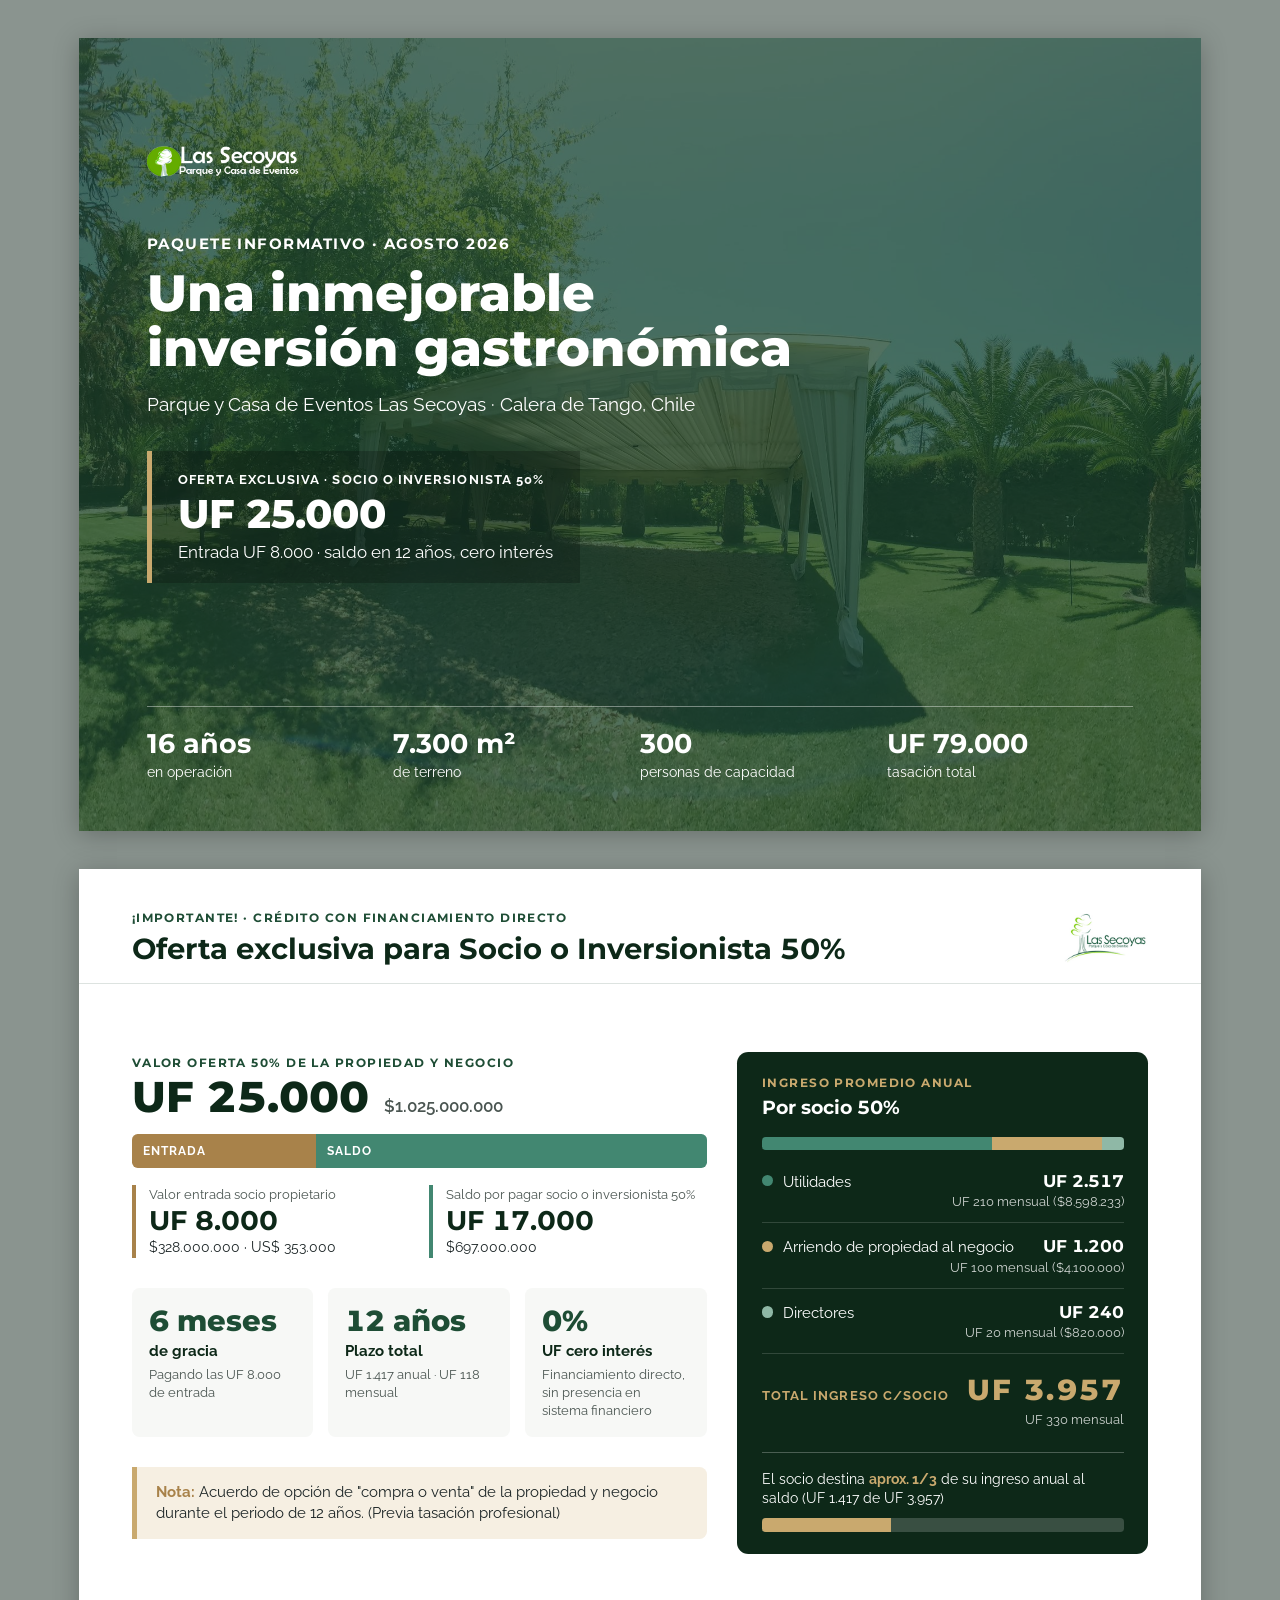
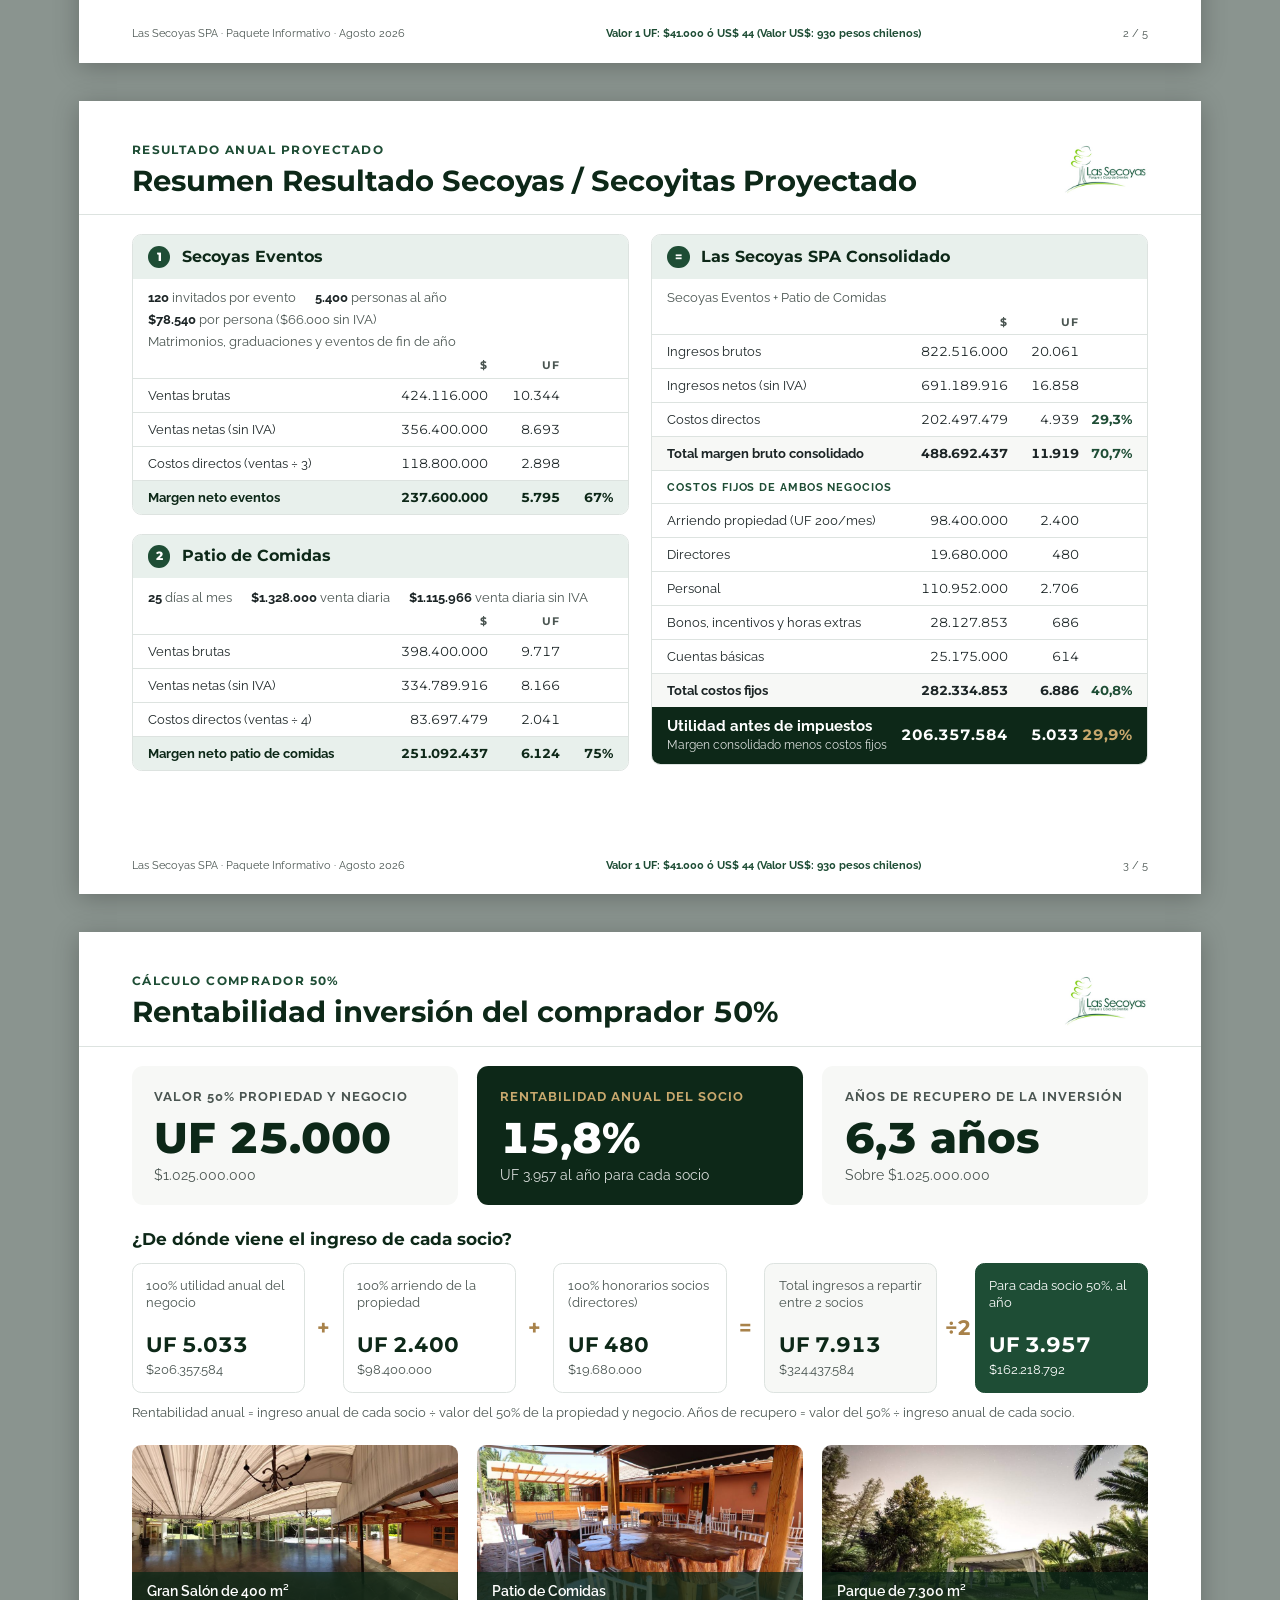
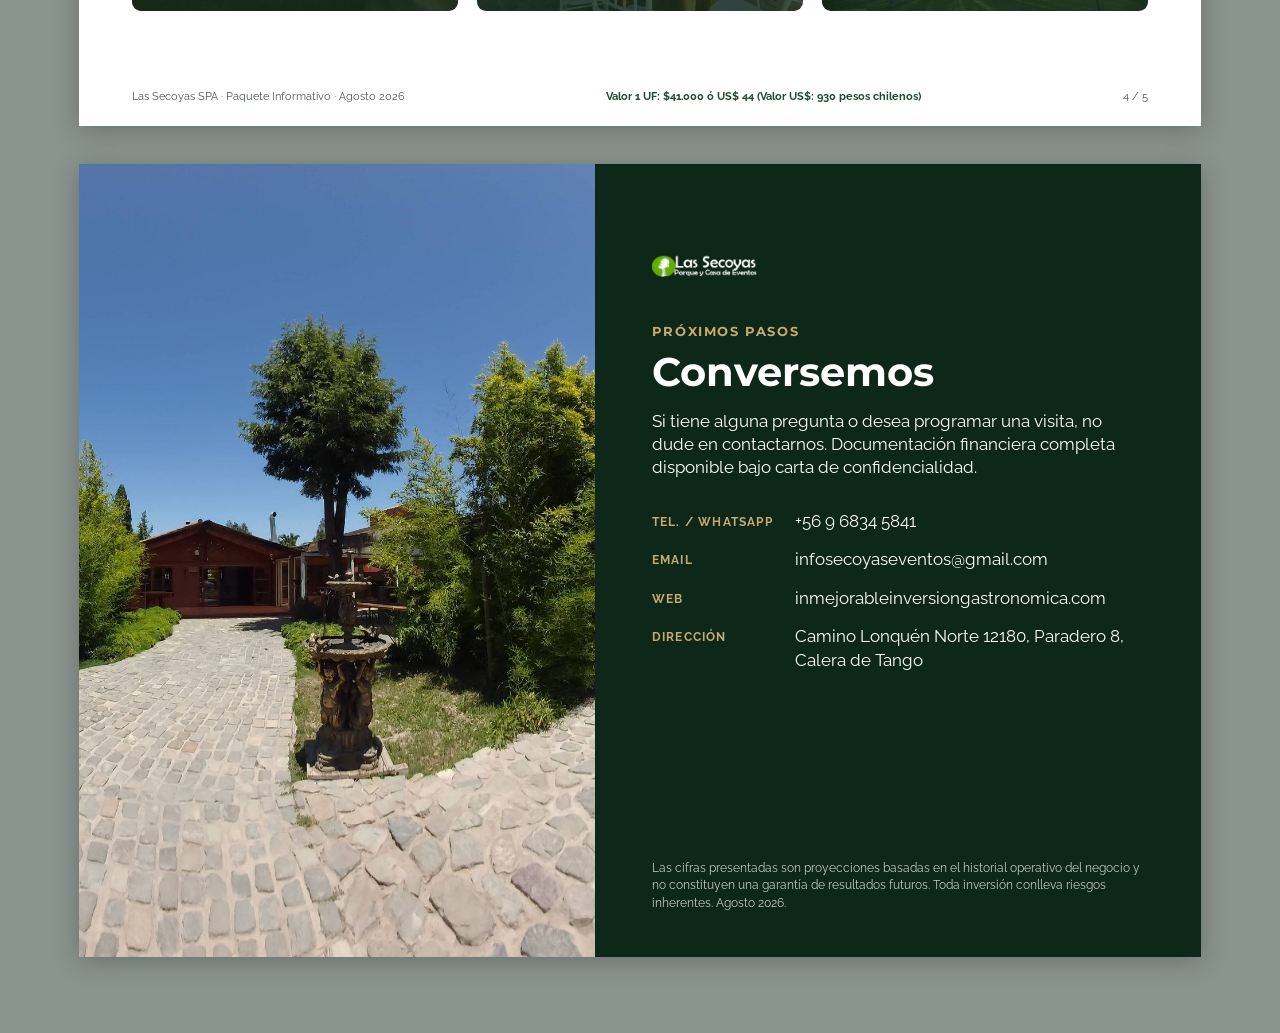
==== paquete/paquete.html @ 921b43b3 "october changes + pdf builder" ====
<!DOCTYPE html>
<!-- Generated by paquete/build.js from paquete/datos.json — edit those, not this file. -->
<html lang="es-CL">
<head>
<meta charset="UTF-8">
<meta name="robots" content="noindex">
<title>Paquete Informativo — Las Secoyas</title>
<link rel="stylesheet" href="estilos.css">
</head>
<body>

<section class="pagina portada">
  <img class="portada-foto" src="img/portada.jpg" alt="">
  <div class="portada-velo"></div>
  <div class="portada-panel">
    <img class="portada-logo" src="../images/logo3.png" alt="Las Secoyas">
    <span class="portada-fecha">Paquete Informativo · Agosto 2026</span>
    <h1>Una inmejorable inversión gastronómica</h1>
    <p class="portada-sub">Parque y Casa de Eventos Las Secoyas · Calera de Tango, Chile</p>
    <div class="portada-oferta">
      <span class="etq">Oferta exclusiva · Socio o Inversionista 50%</span>
      <strong>UF 25.000</strong>
      <span class="det">Entrada UF 8.000 · saldo en 12 años, cero interés</span>
    </div>
    <div class="portada-datos">
      <div><strong>16 años</strong><span>en operación</span></div><div><strong>7.300 m²</strong><span>de terreno</span></div><div><strong>300</strong><span>personas de capacidad</span></div><div><strong>UF 79.000</strong><span>tasación total</span></div>
    </div>
  </div>
</section>

<section class="pagina">
  <header class="pag-cabecera">
    <div>
      <span class="eyebrow">¡Importante! · Crédito con financiamiento directo</span>
      <h2>Oferta exclusiva para Socio o Inversionista 50%</h2>
    </div>
    <img class="pag-logo" src="../images/logo2.png" alt="Las Secoyas">
  </header>
  <div class="pag-cuerpo">
<div class="oferta-grid">
  <div class="oferta-izq">
    <div>
      <span class="eyebrow">Valor oferta 50% de la propiedad y negocio</span>
      <div class="valor-total"><span class="n">UF 25.000</span><span class="clp">$1.025.000.000</span></div>
      <div class="barra-split">
        <div class="seg-entrada" style="width:32%">Entrada</div>
        <div class="seg-saldo" style="width:68%">Saldo</div>
      </div>
      <div class="split-detalle">
        <div class="d-entrada">
          <span class="etq">Valor entrada socio propietario</span>
          <span class="n">UF 8.000</span>
          <span class="sec">$328.000.000 · US$ 353.000</span>
        </div>
        <div class="d-saldo">
          <span class="etq">Saldo por pagar socio o inversionista 50%</span>
          <span class="n">UF 17.000</span>
          <span class="sec">$697.000.000</span>
        </div>
      </div>
    </div>

    <div class="condiciones">
      <div class="condicion">
        <span class="n">6 meses</span>
        <strong>de gracia</strong>
        <span>Pagando las UF 8.000 de entrada</span>
      </div>
      <div class="condicion">
        <span class="n">12 años</span>
        <strong>Plazo total</strong>
        <span>UF 1.417 anual · UF 118 mensual</span>
      </div>
      <div class="condicion">
        <span class="n">0%</span>
        <strong>UF cero interés</strong>
        <span>Financiamiento directo, sin presencia en sistema financiero</span>
      </div>
    </div>

    <div class="nota"><strong>Nota:</strong> Acuerdo de opción de &quot;compra o venta&quot; de la propiedad y negocio durante el periodo de 12 años. (Previa tasación profesional)</div>
  </div>

  <div class="panel-oscuro">
    <span class="eyebrow claro">Ingreso promedio anual</span>
    <h3>Por socio 50%</h3>
    <div class="barra-ingresos">
      <div class="c-util" style="width:63.60879454131918%"></div><div class="c-arr" style="width:30.32600454890068%"></div><div class="c-dir" style="width:6.0652009097801365%"></div>
    </div>
    
    <div class="ingreso-fila">
      <span class="punto c-util"></span>
      <span class="nombre">Utilidades</span>
      <span class="val n">UF 2.517</span>
      <small>UF 210 mensual ($8.598.233)</small>
    </div>
    <div class="ingreso-fila">
      <span class="punto c-arr"></span>
      <span class="nombre">Arriendo de propiedad al negocio</span>
      <span class="val n">UF 1.200</span>
      <small>UF 100 mensual ($4.100.000)</small>
    </div>
    <div class="ingreso-fila">
      <span class="punto c-dir"></span>
      <span class="nombre">Directores</span>
      <span class="val n">UF 240</span>
      <small>UF 20 mensual ($820.000)</small>
    </div>
    <div class="ingreso-total">
      <span>Total ingreso c/socio</span>
      <div><span class="n">UF 3.957</span><small>UF 330 mensual</small></div>
    </div>

    <div class="proporcion">
      <p>El socio destina <strong>aprox. 1/3</strong> de su ingreso anual al saldo (UF 1.417 de UF 3.957)</p>
      <div class="prop-barra"><div style="width:35.80995703816022%"></div></div>
    </div>
  </div>
</div></div>
  <footer class="pag-pie">
    <span>Las Secoyas SPA · Paquete Informativo · Agosto 2026</span>
    <span class="tc">Valor 1 UF: $41.000 ó US$ 44 (Valor US$: 930 pesos chilenos)</span>
    <span>2 / 5</span>
  </footer>
</section>

<section class="pagina">
  <header class="pag-cabecera">
    <div>
      <span class="eyebrow">Resultado anual proyectado</span>
      <h2>Resumen Resultado Secoyas / Secoyitas Proyectado</h2>
    </div>
    <img class="pag-logo" src="../images/logo2.png" alt="Las Secoyas">
  </header>
  <div class="pag-cuerpo">
<div class="resumen-grid">
  <div class="resumen-col">
    <div class="tarjeta">
      <div class="tarjeta-cab"><span class="num">1</span><h3>Secoyas Eventos</h3></div>
      <div class="supuestos">
        <span><b>120</b> invitados por evento</span>
        <span><b>5.400</b> personas al año</span>
        <span><b>$78.540</b> por persona ($66.000 sin IVA)</span>
        <span>Matrimonios, graduaciones y eventos de fin de año</span>
      </div>
      <table class="tabla">
        
  <colgroup><col><col class="col-clp"><col class="col-uf"><col class="col-pct"></colgroup>
  <thead><tr><th></th><th>$</th><th>UF</th><th></th></tr></thead>
        <tr class=""><td>Ventas brutas</td><td class="n">424.116.000</td><td class="n">10.344</td><td class="n pct"></td></tr>
        <tr class=""><td>Ventas netas (sin IVA)</td><td class="n">356.400.000</td><td class="n">8.693</td><td class="n pct"></td></tr>
        <tr class=""><td>Costos directos (ventas ÷ 3)</td><td class="n">118.800.000</td><td class="n">2.898</td><td class="n pct"></td></tr>
        <tr class="margen"><td>Margen neto eventos</td><td class="n">237.600.000</td><td class="n">5.795</td><td class="n pct">67%</td></tr>
      </table>
    </div>

    <div class="tarjeta">
      <div class="tarjeta-cab"><span class="num">2</span><h3>Patio de Comidas</h3></div>
      <div class="supuestos">
        <span><b>25</b> días al mes</span>
        <span><b>$1.328.000</b> venta diaria</span>
        <span><b>$1.115.966</b> venta diaria sin IVA</span>
      </div>
      <table class="tabla">
        
  <colgroup><col><col class="col-clp"><col class="col-uf"><col class="col-pct"></colgroup>
  <thead><tr><th></th><th>$</th><th>UF</th><th></th></tr></thead>
        <tr class=""><td>Ventas brutas</td><td class="n">398.400.000</td><td class="n">9.717</td><td class="n pct"></td></tr>
        <tr class=""><td>Ventas netas (sin IVA)</td><td class="n">334.789.916</td><td class="n">8.166</td><td class="n pct"></td></tr>
        <tr class=""><td>Costos directos (ventas ÷ 4)</td><td class="n">83.697.479</td><td class="n">2.041</td><td class="n pct"></td></tr>
        <tr class="margen"><td>Margen neto patio de comidas</td><td class="n">251.092.437</td><td class="n">6.124</td><td class="n pct">75%</td></tr>
      </table>
    </div>
  </div>

  <div class="tarjeta">
    <div class="tarjeta-cab"><span class="num">=</span><h3>Las Secoyas SPA Consolidado</h3></div>
    <div class="supuestos"><span>Secoyas Eventos + Patio de Comidas</span></div>
    <table class="tabla">
      
  <colgroup><col><col class="col-clp"><col class="col-uf"><col class="col-pct"></colgroup>
  <thead><tr><th></th><th>$</th><th>UF</th><th></th></tr></thead>
      <tr class=""><td>Ingresos brutos</td><td class="n">822.516.000</td><td class="n">20.061</td><td class="n pct"></td></tr>
      <tr class=""><td>Ingresos netos (sin IVA)</td><td class="n">691.189.916</td><td class="n">16.858</td><td class="n pct"></td></tr>
      <tr class=""><td>Costos directos</td><td class="n">202.497.479</td><td class="n">4.939</td><td class="n pct">29,3%</td></tr>
      <tr class="subtotal"><td>Total margen bruto consolidado</td><td class="n">488.692.437</td><td class="n">11.919</td><td class="n pct">70,7%</td></tr>
      <tr class="seccion"><td colspan="4">Costos fijos de ambos negocios</td></tr>
      <tr class=""><td>Arriendo propiedad (UF 200/mes)</td><td class="n">98.400.000</td><td class="n">2.400</td><td class="n pct"></td></tr><tr class=""><td>Directores</td><td class="n">19.680.000</td><td class="n">480</td><td class="n pct"></td></tr><tr class=""><td>Personal</td><td class="n">110.952.000</td><td class="n">2.706</td><td class="n pct"></td></tr><tr class=""><td>Bonos, incentivos y horas extras</td><td class="n">28.127.853</td><td class="n">686</td><td class="n pct"></td></tr><tr class=""><td>Cuentas básicas</td><td class="n">25.175.000</td><td class="n">614</td><td class="n pct"></td></tr>
      <tr class="subtotal"><td>Total costos fijos</td><td class="n">282.334.853</td><td class="n">6.886</td><td class="n pct">40,8%</td></tr>
      <tr class="total"><td>Utilidad antes de impuestos<small>Margen consolidado menos costos fijos</small></td><td class="n">206.357.584</td><td class="n">5.033</td><td class="n pct">29,9%</td></tr>
    </table>
  </div>
</div></div>
  <footer class="pag-pie">
    <span>Las Secoyas SPA · Paquete Informativo · Agosto 2026</span>
    <span class="tc">Valor 1 UF: $41.000 ó US$ 44 (Valor US$: 930 pesos chilenos)</span>
    <span>3 / 5</span>
  </footer>
</section>

<section class="pagina">
  <header class="pag-cabecera">
    <div>
      <span class="eyebrow">Cálculo comprador 50%</span>
      <h2>Rentabilidad inversión del comprador 50%</h2>
    </div>
    <img class="pag-logo" src="../images/logo2.png" alt="Las Secoyas">
  </header>
  <div class="pag-cuerpo">
<div class="kpis">
  <div class="kpi">
    <span class="etq">Valor 50% propiedad y negocio</span>
    <span class="n">UF 25.000</span>
    <span class="sec">$1.025.000.000</span>
  </div>
  <div class="kpi destacado">
    <span class="etq">Rentabilidad anual del socio</span>
    <span class="n">15,8%</span>
    <span class="sec">UF 3.957 al año para cada socio</span>
  </div>
  <div class="kpi">
    <span class="etq">Años de recupero de la inversión</span>
    <span class="n">6,3 años</span>
    <span class="sec">Sobre $1.025.000.000</span>
  </div>
</div>

<div class="calculo">
  <h3>¿De dónde viene el ingreso de cada socio?</h3>
  <div class="flujo">
    <div class="caja"><span class="etq">100% utilidad anual del negocio</span><span class="n">UF 5.033</span><span class="sec">$206.357.584</span></div>
    <span class="op">+</span>
    <div class="caja"><span class="etq">100% arriendo de la propiedad</span><span class="n">UF 2.400</span><span class="sec">$98.400.000</span></div>
    <span class="op">+</span>
    <div class="caja"><span class="etq">100% honorarios socios (directores)</span><span class="n">UF 480</span><span class="sec">$19.680.000</span></div>
    <span class="op">=</span>
    <div class="caja suma"><span class="etq">Total ingresos a repartir entre 2 socios</span><span class="n">UF 7.913</span><span class="sec">$324.437.584</span></div>
    <span class="op">÷2</span>
    <div class="caja final"><span class="etq">Para cada socio 50%, al año</span><span class="n">UF 3.957</span><span class="sec">$162.218.792</span></div>
  </div>
  <p class="aclaracion">Rentabilidad anual = ingreso anual de cada socio ÷ valor del 50% de la propiedad y negocio. Años de recupero = valor del 50% ÷ ingreso anual de cada socio.</p>
</div>

<div class="fotos">
  <figure><img src="img/salon.jpg" alt=""><figcaption>Gran Salón de 400 m²</figcaption></figure>
  <figure><img src="img/patio.jpg" alt=""><figcaption>Patio de Comidas</figcaption></figure>
  <figure><img src="img/parque.jpg" alt=""><figcaption>Parque de 7.300 m²</figcaption></figure>
</div></div>
  <footer class="pag-pie">
    <span>Las Secoyas SPA · Paquete Informativo · Agosto 2026</span>
    <span class="tc">Valor 1 UF: $41.000 ó US$ 44 (Valor US$: 930 pesos chilenos)</span>
    <span>4 / 5</span>
  </footer>
</section>

<section class="pagina contacto">
  <img class="contacto-foto" src="img/contacto.jpg" alt="">
  <div class="contacto-panel">
    <img class="logo" src="../images/logo3.png" alt="Las Secoyas">
    <span class="eyebrow claro">Próximos pasos</span>
    <h2>Conversemos</h2>
    <p class="intro">Si tiene alguna pregunta o desea programar una visita, no dude en contactarnos. Documentación financiera completa disponible bajo carta de confidencialidad.</p>
    <ul class="contacto-lista">
      <li><span>Tel. / WhatsApp</span><a href="https://wa.me/56968345841">+56 9 6834 5841</a></li>
      <li><span>Email</span><a href="mailto:infosecoyaseventos@gmail.com">infosecoyaseventos@gmail.com</a></li>
      <li><span>Web</span><a href="https://inmejorableinversiongastronomica.com/">inmejorableinversiongastronomica.com</a></li>
      <li><span>Dirección</span>Camino Lonquén Norte 12180, Paradero 8, Calera de Tango</li>
    </ul>
    <p class="descargo">Las cifras presentadas son proyecciones basadas en el historial operativo del negocio y no constituyen una garantía de resultados futuros. Toda inversión conlleva riesgos inherentes. Agosto 2026.</p>
  </div>
</section>
</body>
</html>
---- paquete/estilos.css ----
/* Paquete Informativo — print stylesheet (A4 landscape). Colors and fonts mirror the website's design system.
   Type is sized for comfortable reading on paper and on a phone: nothing below 8.5pt. */

@font-face {
  font-family: 'Montserrat';
  src: url('fuentes/montserrat-latin.woff2') format('woff2');
  font-weight: 400 900;
}
@font-face {
  font-family: 'Raleway';
  src: url('fuentes/raleway-latin.woff2') format('woff2');
  font-weight: 400 700;
}

:root {
  --verde:        #428771;
  --verde-oscuro: #0D2818;
  --verde-medio:  #1E4D35;
  --verde-suave:  #E8F0EC;
  --oro:          #C9A96E;
  --oro-oscuro:   #A8824A;
  --oro-suave:    #F6EFE2;
  --crema:        #F7F8F6;
  --texto:        #1C2526;
  --gris:         #4A5551;
  --linea:        #DDE3E0;
}

@page { size: 297mm 210mm; margin: 0; }

* { box-sizing: border-box; margin: 0; padding: 0; }

html, body {
  -webkit-print-color-adjust: exact;
  print-color-adjust: exact;
}

body {
  font-family: 'Raleway', sans-serif;
  font-size: 11pt;
  line-height: 1.4;
  color: var(--texto);
  background: #8a948f;
}

.pagina {
  position: relative;
  width: 297mm;
  height: 210mm;
  overflow: hidden;
  background: #fff;
  page-break-after: always;
  break-after: page;
  display: flex;
  flex-direction: column;
}
.pagina:last-child { page-break-after: auto; break-after: auto; }

@media screen {
  body { padding: 10mm 0; }
  .pagina { margin: 0 auto 10mm; box-shadow: 0 4px 24px rgba(0,0,0,.25); }
}

/* ─── Shared type ────────────────────────────────────────────────────────── */

.eyebrow {
  display: inline-block;
  font-family: 'Montserrat', sans-serif;
  font-size: 9pt;
  font-weight: 700;
  letter-spacing: .12em;
  text-transform: uppercase;
  color: var(--verde-medio);
}
.eyebrow.claro { color: var(--oro); }

h1, h2, h3, .n {
  font-family: 'Montserrat', sans-serif;
  font-variant-numeric: tabular-nums lining-nums;
}
h2 { font-size: 22pt; font-weight: 700; line-height: 1.15; color: var(--verde-oscuro); }
h3 { font-size: 12pt; font-weight: 700; color: var(--verde-oscuro); }

/* ─── Content page frame ─────────────────────────────────────────────────── */

.pag-cabecera {
  display: flex;
  justify-content: space-between;
  align-items: flex-end;
  padding: 10mm 14mm 4.5mm;
  border-bottom: 1px solid var(--linea);
}
.pag-cabecera h2 { margin-top: 1.2mm; }
.pag-logo { height: 15mm; }

.pag-cuerpo { flex: 1; padding: 5mm 14mm 0; min-height: 0; display: flex; flex-direction: column; }

.pag-pie {
  display: flex;
  justify-content: space-between;
  padding: 3mm 14mm 5.5mm;
  font-size: 8.5pt;
  color: var(--gris);
}
.pag-pie .tc { color: var(--verde-medio); font-weight: 700; }

/* ─── 1. Cover ───────────────────────────────────────────────────────────── */

.portada { background: var(--verde-medio); color: #fff; }
.portada-foto {
  position: absolute; inset: 0;
  width: 100%; height: 100%;
  object-fit: cover;
}
.portada-velo { position: absolute; inset: 0; }
.portada-panel {
  position: relative;
  height: 100%;
  display: flex;
  flex-direction: column;
  align-items: flex-start;
  padding: 15mm 18mm 13mm;
}
.portada-logo { height: 26mm; margin-bottom: 11mm; }
.portada-fecha {
  font-family: 'Montserrat', sans-serif;
  font-size: 11pt;
  font-weight: 700;
  letter-spacing: .1em;
  text-transform: uppercase;
}
.portada h1 {
  font-size: 38pt;
  font-weight: 800;
  line-height: 1.08;
  margin: 3mm 0 4mm;
}
.portada-sub { font-size: 14pt; }

.portada-oferta {
  margin-top: 9mm;
  display: flex;
  flex-direction: column;
  gap: 1mm;
  padding: 5mm 7mm;
  border-left: 1.5mm solid var(--oro);
  background: rgba(0,0,0,.22);
}
.portada-oferta .etq { font-size: 10pt; font-weight: 700; letter-spacing: .08em; text-transform: uppercase; }
.portada-oferta strong { font-family: 'Montserrat', sans-serif; font-size: 30pt; font-weight: 800; line-height: 1.1; }
.portada-oferta .det { font-size: 13pt; }

.portada-datos {
  margin-top: auto;
  align-self: stretch;
  display: grid;
  grid-template-columns: repeat(4, 1fr);
  border-top: 1px solid rgba(255,255,255,.4);
  padding-top: 5mm;
}
.portada-datos div { display: flex; flex-direction: column; }
.portada-datos strong { font-family: 'Montserrat', sans-serif; font-size: 20pt; font-weight: 700; }
.portada-datos span { font-size: 10.5pt; }

/* Flat green tint, no gradient: keeps every line of white text legible over the photo */
.portada-velo { background: rgba(22, 64, 43, .74); }
.portada-panel > :not(.portada-datos) { max-width: 175mm; }

/* ─── 2. Offer ───────────────────────────────────────────────────────────── */

.oferta-grid { margin: auto 0; display: grid; grid-template-columns: 1.4fr 1fr; gap: 8mm; padding-bottom: 3mm; }
.oferta-izq { display: flex; flex-direction: column; gap: 8mm; }

.valor-total { display: flex; align-items: baseline; gap: 4mm; margin-top: 1mm; }
.valor-total .n { font-size: 32pt; font-weight: 800; color: var(--verde-oscuro); line-height: 1; }
.valor-total .clp { font-size: 13pt; color: var(--gris); font-weight: 600; }

.barra-split { display: flex; height: 9mm; border-radius: 1.5mm; overflow: hidden; margin: 4mm 0 4.5mm; }
.barra-split div { display: flex; align-items: center; padding-left: 3mm; font-size: 9pt; font-weight: 700; letter-spacing: .08em; text-transform: uppercase; color: #fff; }
.seg-entrada { background: var(--oro-oscuro); }
.seg-saldo { background: var(--verde); }

.split-detalle { display: grid; grid-template-columns: 1fr 1fr; gap: 5mm; }
.split-detalle > div { border-left: 1.2mm solid; padding-left: 3.5mm; }
.split-detalle .d-entrada { border-color: var(--oro-oscuro); }
.split-detalle .d-saldo { border-color: var(--verde); }
.split-detalle .etq { display: block; font-size: 10pt; color: var(--gris); }
.split-detalle .n { display: block; font-size: 20pt; font-weight: 700; color: var(--verde-oscuro); line-height: 1.25; }
.split-detalle .sec { font-size: 10.5pt; }

.condiciones { display: grid; grid-template-columns: repeat(3, 1fr); gap: 4mm; }
.condicion { background: var(--crema); border-radius: 2mm; padding: 4.5mm; }
.condicion .n { display: block; font-size: 22pt; font-weight: 800; color: var(--verde-medio); line-height: 1.1; }
.condicion strong { display: block; font-size: 11pt; color: var(--verde-oscuro); margin: 1mm 0 1.2mm; }
.condicion span { display: block; font-size: 10pt; color: var(--gris); line-height: 1.35; }

.nota {
  background: var(--oro-suave);
  border-left: 1.5mm solid var(--oro);
  border-radius: 0 2mm 2mm 0;
  padding: 4mm 5mm;
  font-size: 11pt;
}
.nota strong { color: var(--oro-oscuro); }

.panel-oscuro {
  background: var(--verde-oscuro);
  color: #fff;
  border-radius: 3mm;
  padding: 6mm 6.5mm;
  display: flex;
  flex-direction: column;
}
.panel-oscuro h3 { color: #fff; font-size: 14pt; margin: 1mm 0 4mm; }

.barra-ingresos { display: flex; height: 3.5mm; border-radius: 1mm; overflow: hidden; margin-bottom: 2mm; }
.c-util { background: var(--verde); }
.c-arr { background: var(--oro); }
.c-dir { background: #8FB8A6; }

.ingreso-fila { display: grid; grid-template-columns: 3mm 1fr auto; column-gap: 2.5mm; align-items: baseline; padding: 3mm 0; border-bottom: 1px solid rgba(255,255,255,.15); }
.ingreso-fila .punto { width: 3mm; height: 3mm; border-radius: 50%; align-self: center; }
.ingreso-fila .nombre { font-size: 11pt; }
.ingreso-fila .val { font-size: 13pt; font-weight: 700; text-align: right; }
.ingreso-fila small { grid-column: 2 / 4; text-align: right; font-size: 9.5pt; opacity: .8; }

.ingreso-total { display: flex; justify-content: space-between; align-items: baseline; padding: 4mm 0 0; margin-bottom: 6mm; }
.ingreso-total span { font-size: 10pt; font-weight: 700; letter-spacing: .08em; text-transform: uppercase; color: var(--oro); }
.ingreso-total .n { font-size: 22pt; font-weight: 800; }
.ingreso-total small { display: block; text-align: right; font-size: 10pt; opacity: .8; }

.proporcion { margin-top: auto; padding-top: 4.5mm; border-top: 1px solid rgba(255,255,255,.25); }
.proporcion p { font-size: 10.5pt; margin-bottom: 2.5mm; }
.proporcion p strong { color: var(--oro); }
.prop-barra { position: relative; height: 3.5mm; border-radius: 1mm; background: rgba(255,255,255,.18); overflow: hidden; }
.prop-barra div { position: absolute; inset: 0 auto 0 0; background: var(--oro); }

/* ─── 3. Results summary ─────────────────────────────────────────────────── */

.resumen-grid { display: grid; grid-template-columns: 1fr 1fr; gap: 6mm; align-items: start; }
.resumen-col { display: flex; flex-direction: column; gap: 5mm; }

.tarjeta { border: 1px solid var(--linea); border-radius: 2.5mm; overflow: hidden; }
.tarjeta-cab { display: flex; align-items: center; gap: 3mm; padding: 2.8mm 4mm; background: var(--verde-suave); }
.tarjeta-cab .num { font-family: 'Montserrat', sans-serif; font-size: 9pt; font-weight: 800; color: #fff; background: var(--verde-medio); border-radius: 50%; width: 6mm; height: 6mm; display: flex; align-items: center; justify-content: center; }

.supuestos { display: flex; flex-wrap: wrap; gap: .8mm 5mm; padding: 2.5mm 4mm 0; font-size: 10pt; color: var(--gris); }
.supuestos b { color: var(--texto); font-weight: 700; }

.tabla { width: 100%; border-collapse: collapse; table-layout: fixed; font-size: 10pt; }
.tabla .col-clp { width: 31mm; }
.tabla .col-uf { width: 19mm; }
.tabla .col-pct { width: 18mm; }
.tabla th { font-family: 'Montserrat', sans-serif; font-size: 8.5pt; font-weight: 700; letter-spacing: .08em; text-transform: uppercase; color: var(--gris); text-align: right; padding: 2mm 0 1mm; }
.tabla th:first-child { text-align: left; }
.tabla td { padding: 1.9mm 0 1.9mm 4mm; border-top: 1px solid var(--linea); }
.tabla td.n { text-align: right; white-space: nowrap; padding-left: 0; }
.tabla td.pct { padding-right: 4mm; color: var(--verde-medio); font-weight: 700; }
.tabla .seccion td { font-size: 8.5pt; font-weight: 700; letter-spacing: .08em; text-transform: uppercase; color: var(--verde-medio); padding-top: 2.2mm; }
.tabla .subtotal td { background: var(--crema); font-weight: 700; }
.tabla .margen td { background: var(--verde-suave); font-weight: 700; color: var(--verde-oscuro); }
.tabla .total td { background: var(--verde-oscuro); color: #fff; font-weight: 700; font-size: 11pt; padding-top: 2.6mm; padding-bottom: 2.6mm; border-top: 0; }
.tabla .total td.pct { color: var(--oro); }
.tabla .total small { display: block; font-weight: 400; font-size: 9pt; opacity: .85; }

/* ─── 4. Return on investment ────────────────────────────────────────────── */

.kpis { display: grid; grid-template-columns: repeat(3, 1fr); gap: 5mm; margin-bottom: 6mm; }
.kpi { border-radius: 3mm; padding: 5.5mm 6mm 5mm; background: var(--crema); }
.kpi.destacado { background: var(--verde-oscuro); color: #fff; }
.kpi .etq { font-size: 9.5pt; font-weight: 700; letter-spacing: .08em; text-transform: uppercase; color: var(--gris); }
.kpi.destacado .etq { color: var(--oro); }
.kpi .n { display: block; font-size: 32pt; font-weight: 800; line-height: 1.1; margin: 2mm 0 1mm; color: var(--verde-oscuro); }
.kpi.destacado .n { color: #fff; }
.kpi .sec { font-size: 10.5pt; color: var(--gris); }
.kpi.destacado .sec { color: #fff; opacity: .85; }

.calculo h3 { font-size: 13pt; margin-bottom: 3mm; }
.flujo { display: flex; align-items: stretch; gap: 2mm; }
.flujo .op { align-self: center; font-family: 'Montserrat', sans-serif; font-size: 16pt; font-weight: 700; color: var(--oro-oscuro); width: 6mm; text-align: center; }
.caja { flex: 1; border: 1px solid var(--linea); border-radius: 2.5mm; padding: 3.5mm; display: flex; flex-direction: column; }
.caja .etq { font-size: 10pt; color: var(--gris); min-height: 13mm; line-height: 1.3; }
.caja .n { font-size: 16pt; font-weight: 700; color: var(--verde-oscuro); margin-top: 1mm; }
.caja .sec { font-size: 10pt; color: var(--gris); }
.caja.suma { background: var(--crema); }
.caja.final { background: var(--verde-medio); border-color: var(--verde-medio); color: #fff; }
.caja.final .etq, .caja.final .sec, .caja.final .n { color: #fff; }

.aclaracion { margin-top: 3mm; font-size: 9.5pt; color: var(--gris); }

.fotos { display: grid; grid-template-columns: repeat(3, 1fr); gap: 5mm; margin-top: 6mm; }
.fotos figure { position: relative; height: 44mm; border-radius: 2.5mm; overflow: hidden; }
.fotos img { width: 100%; height: 100%; object-fit: cover; display: block; }
.fotos figcaption {
  position: absolute; left: 0; right: 0; bottom: 0;
  padding: 2.5mm 4mm;
  background: rgba(13,40,24,.78);
  color: #fff; font-size: 10.5pt; font-weight: 600;
}

/* ─── 5. Contact ─────────────────────────────────────────────────────────── */

.contacto { flex-direction: row; background: var(--verde-oscuro); color: #fff; }
.contacto-foto { width: 46%; height: 100%; object-fit: cover; }
.contacto-panel { flex: 1; padding: 15mm 15mm 12mm; display: flex; flex-direction: column; }
.contacto-panel .logo { height: 18mm; align-self: flex-start; margin-bottom: 9mm; }
.contacto-panel .eyebrow { font-size: 10pt; }
.contacto-panel h2 { color: #fff; font-size: 30pt; margin: 2mm 0 4mm; }
.contacto-panel .intro { font-size: 12.5pt; }
.contacto-lista { list-style: none; margin-top: 8mm; display: grid; gap: 4mm; }
.contacto-lista li { display: grid; grid-template-columns: 38mm 1fr; font-size: 12.5pt; }
.contacto-lista span { font-size: 9pt; font-weight: 700; letter-spacing: .1em; text-transform: uppercase; color: var(--oro); padding-top: 1mm; }
.contacto-lista a { color: #fff; text-decoration: none; }
.descargo { margin-top: auto; font-size: 9pt; opacity: .75; line-height: 1.45; }
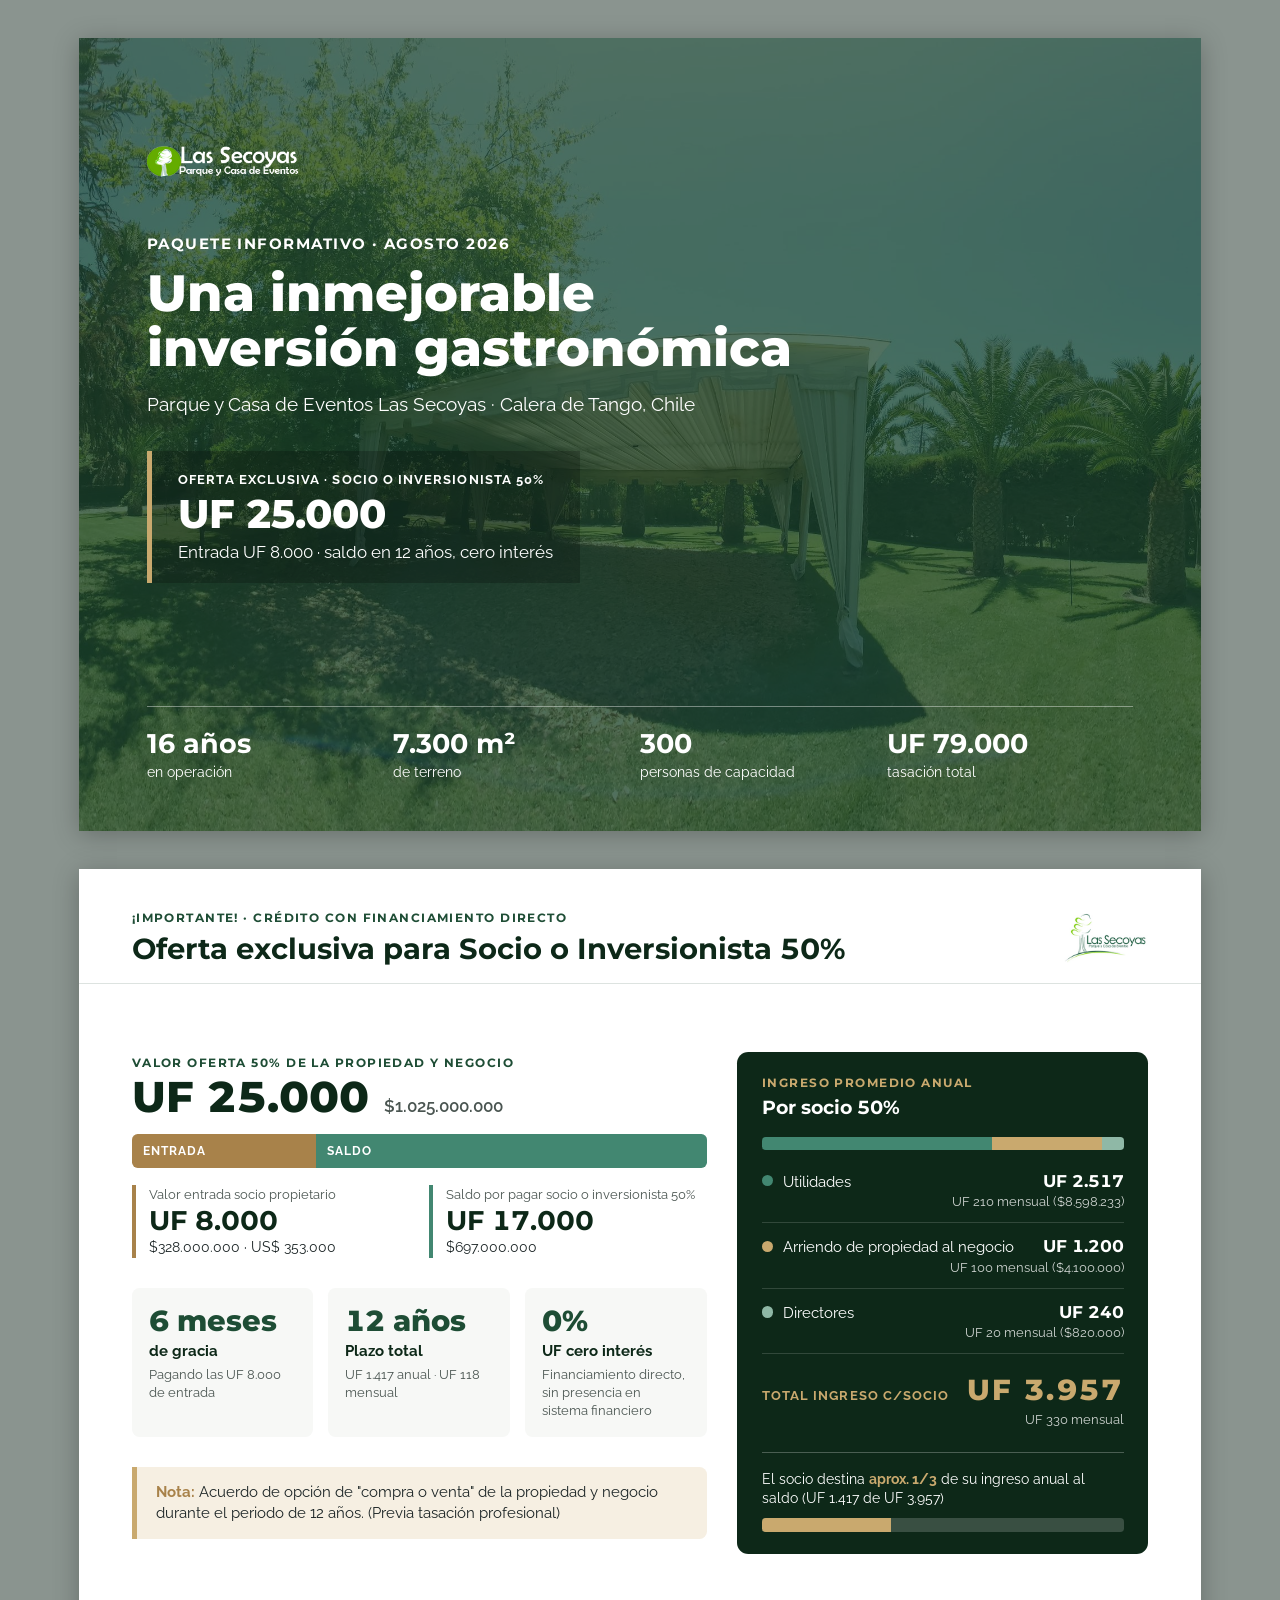
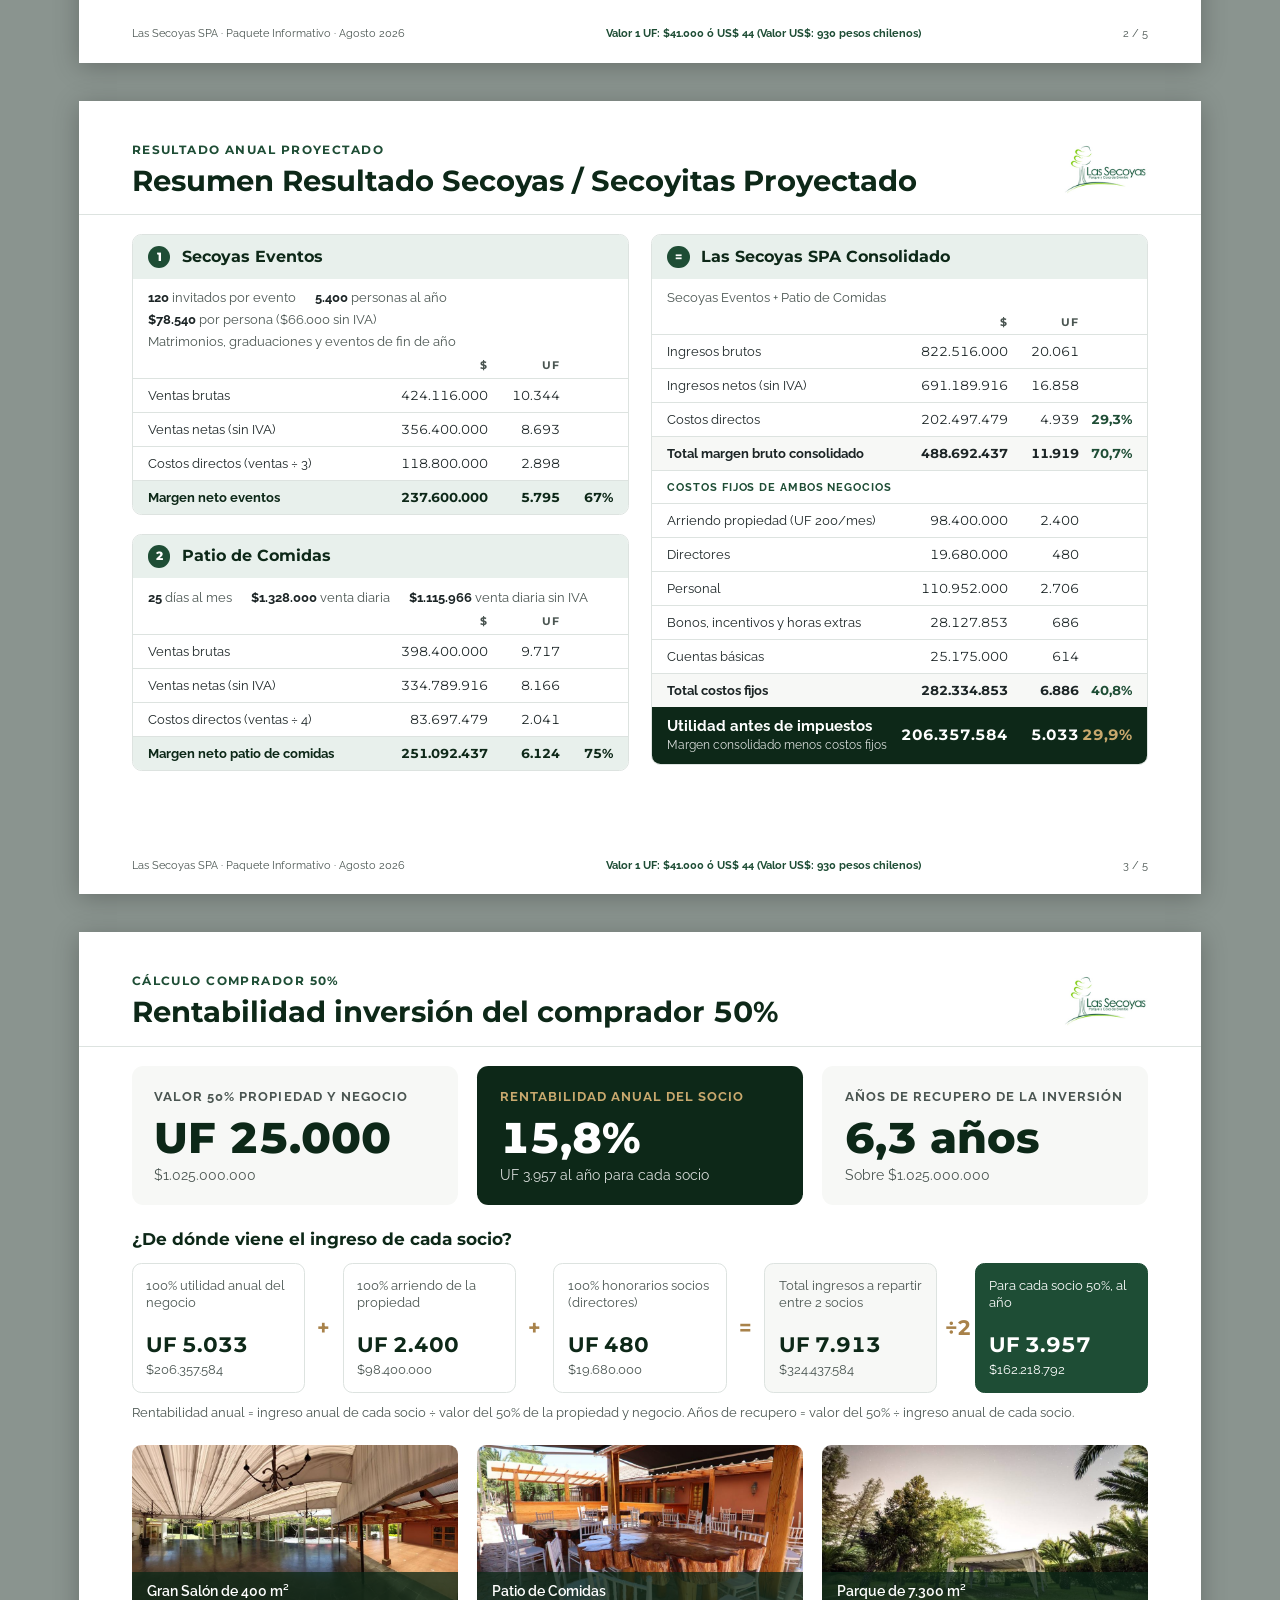
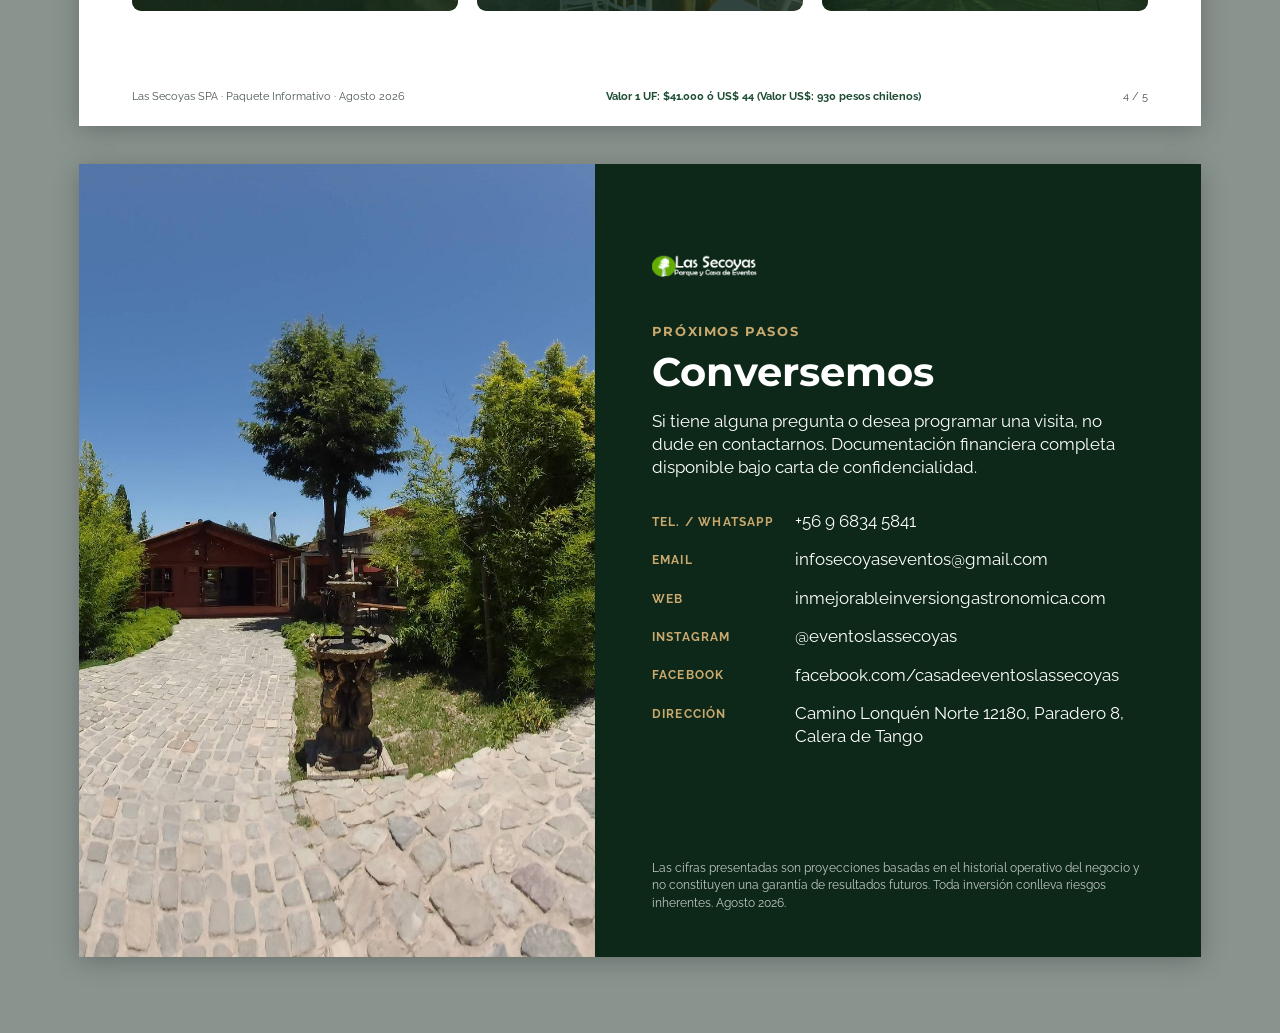
==== commit 29e672a7: "Add Instagram, Facebook and YouTube links to site and info package - Footer: social icon buttons und" ====
--- a/paquete/paquete.html
+++ b/paquete/paquete.html
@@ -264,6 +264,8 @@
       <li><span>Tel. / WhatsApp</span><a href="https://wa.me/56968345841">+56 9 6834 5841</a></li>
       <li><span>Email</span><a href="mailto:infosecoyaseventos@gmail.com">infosecoyaseventos@gmail.com</a></li>
       <li><span>Web</span><a href="https://inmejorableinversiongastronomica.com/">inmejorableinversiongastronomica.com</a></li>
+      <li><span>Instagram</span><a href="https://www.instagram.com/eventoslassecoyas/">@eventoslassecoyas</a></li>
+      <li><span>Facebook</span><a href="https://www.facebook.com/casadeeventoslassecoyas/">facebook.com/casadeeventoslassecoyas</a></li>
       <li><span>Dirección</span>Camino Lonquén Norte 12180, Paradero 8, Calera de Tango</li>
     </ul>
     <p class="descargo">Las cifras presentadas son proyecciones basadas en el historial operativo del negocio y no constituyen una garantía de resultados futuros. Toda inversión conlleva riesgos inherentes. Agosto 2026.</p>
